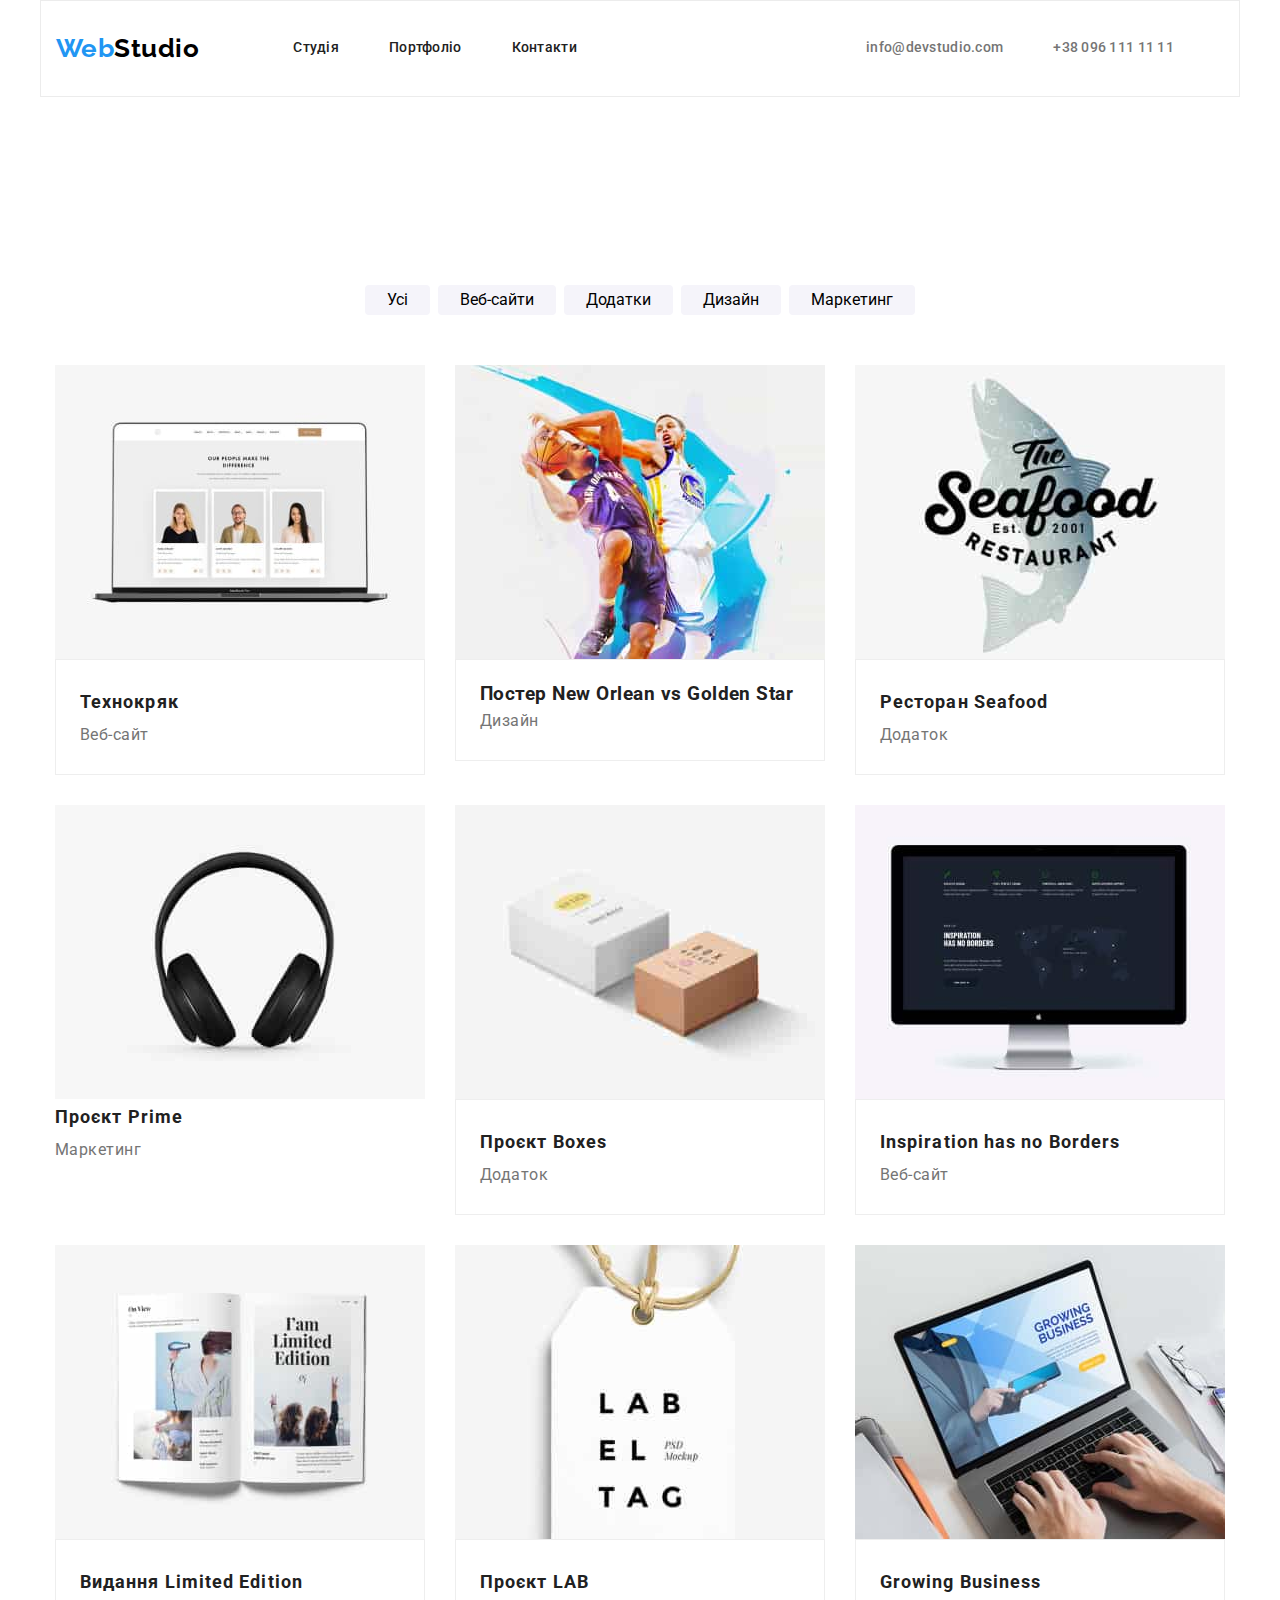
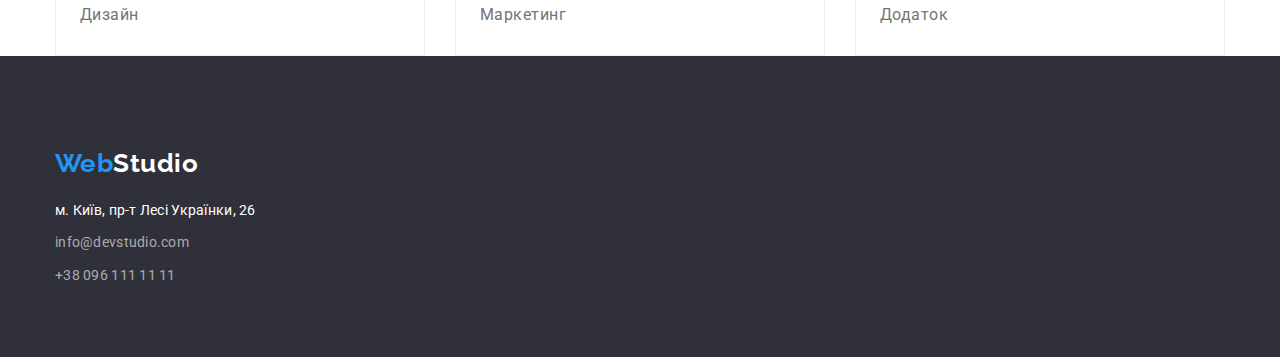
==== portfolio.html @ 09598608 "Merge branch 'main' of https://github.com/YuliiaSliepchenko/-goit-markup-hw-03" ====
<!DOCTYPE html>
<html lang="uk">
  <head>
    <meta charset="UTF-8" >
    <meta http-equiv="X-UA-Compatible" content="IE=edge" >
    <meta name="viewport" content="width=device-width, initial-scale=1.0" />
    <title>Document</title>
    <link rel="preconnect" href="https://fonts.googleapis.com" >
    <link rel="preconnect" href="https://fonts.gstatic.com" crossorigin />
    <link
      href="https://fonts.googleapis.com/css2?family=Raleway:wght@700&family=Roboto:wght@400;500;700;900&display=swap"
      rel="stylesheet"
    >
    <link rel="stylesheet" href="./css/modern-normalize.css" >
    <link rel="stylesheet" href="./css/styles.css" >
  </head>

  <body>
    <header>
      <div class="conteiner header-wraper">
        <nav class="header-nav">
          <a class="logo-link" href="index.html"
            >Web<span class="logo">Studio</span></a
          >
          <ul class="site-nave list">
            <li><a href="./index.html" class="link current">Студія</a></li>
            <li><a href="./portfolio.html" class="link">Портфоліо</a></li>
            <li><a href="./index.html" class="link">Контакти</a></li>
          </ul>
        </nav>
        <ul class="adress-head list">
          <li>
            <a href="mailto:info@devstudio.com" class="link"
              >info@devstudio.com</a
            >
          </li>
          <li>
            <a href="tel:+380961111111" class="link">+38 096 111 11 11</a>
          </li>
        </ul>
      </div>
    </header>
    <main>
      <section>
        <div class="conteiner section-category"></div>
        <!-- <h1>Портфоліо</h1> -->
        <ul class="button-secondary list">
          <li class="items"><button type="button" class="filter-btn
            ">Усі</button></li>
          <li class="items">
            <button type="button" class="filter-btn
            ">Веб-сайти</button>
          </li>
          <li class="items">
            <button type="button" class="filter-btn
            ">Додатки</button>
          </li>
          <li class="items">
            <button type="button" class="filter-btn
            ">Дизайн</button>
          </li>
          <li class="items">
            <button type="button" class="filter-btn
            ">Маркетинг</button>
          </li>
        </ul>
        <ul class="block-photo ">
          <li>
            <a
              ><img class="images"
                src="./images/tehno-ckriak.jpg"
                alt="Технокряк"
                width="370"
                height="294"
              >
              <div class="filling">
              <h3 class="title">Технокряк</h3>
              <p class="discription">Веб-сайт</p>
            </div>
            </a>
          </li>

          <li>
            <a>
              <img class="images"
                src="./images/poster.jpg"
                alt="Постер New Orlean vs Golden Star"
                width="370"
                height="294"
              >
              <div class="filling">
              <h3>Постер New Orlean vs Golden Star</h3>
              <p class="discription">Дизайн</p>
            </div>
            </a>
          </li>

          <li>
            <a>
              <img class="images"
                src="./images/restoran.jpg"
                alt="Ресторан Seafood"
                width="370"
                height="294"
              >
              <div class="filling">
              <h3 class="title">Ресторан Seafood</h3>
              <p class="discription">Додаток</p>
              </div>
            </a>
          </li>
          <li>
            <a>
              <img class="images"
                src="./images/prime.jpg"
                alt="Проєкт Prime"
                width="370"
                height="294"
              >
                <h3 class="title">Проєкт Prime</h3>
                <p class="discription">Маркетинг</p>
              </div>
            </a>
          </li>

          <li>
            <a>
              <img class="images"
                src="./images/boxes.jpg"
                alt="Проєкт Boxes"
                width="370"
                height="294"
              >
             
              <div class="filling">
                <h3 class="title">Проєкт Boxes</h3>
                <p class="discription">Додаток</p>
              </div>
            </a>
          </li>

          <li>
            <a>
              <img class="images"
                src="./images/no-borders.jpg"
                alt="Inspiration has no Borders"
                width="370"
                height="294"
              >
              <div class="filling">
                <h3 class="title">Inspiration has no Borders</h3>
                <p class="discription">Веб-сайт</p>
              </div>
            </a>
          </li>

          <li>
            <a>
              <img class="images"
                src="./images/limlted.jpg"
                alt="Видання Limited Edition"
                width="370"
                height="294"
              >
              <div class="filling">
              <h3 class="title">Видання Limited Edition</h3>
              <p class="discription">Дизайн</p>
            </div>
            </a>
          </li>

          <li>
            <a>
              <img class="images"
                src="./images/project-lab.jpg"
                alt="Проєкт LAB"
                width="370"
                height="294"
              >
              <div class="filling">
                <h3 class="title">Проєкт LAB</h3>
                <p class="discription">Маркетинг</p>
              </div>
            </a>
          </li>
          <li>
            <a>
              <img class="images"
                src="./images/groving.jpg"
                alt="Growing Business"
                width="370"
                height="294"
              >
              <div class="filling">
              <h3 class="title">Growing Business</h3>
              <p class="discription">Додаток</p>
            </div>
            </a>
          </li>
        </ul>
      </div>
      </section>
    </main>
    <footer class="footer">
      <div class="conteiner">
        <a class="logo-link" href="index.html"
          >Web<span class="logo-footer">Studio</span></a
        >
        <address>
          <ul>
            <li class="footer-adress list">
              <a
                href="https://goo.gl/maps/wSFg71M6Uk85JUGh7"
                target="_blank"
                rel="noopener noreferrer"
                class="link"
                >м. Київ, пр-т Лесі Українки, 26</a
              >
            </li>
            <li class="footer-nave list">
              <a
                href="info@devstudio.com"
                target="_blank"
                rel="noopener noreferrer"
                class="link"
                >info@devstudio.com</a
              >
            </li>
            <li class="footer-nave list">
              <a
                href="+380961111111"
                target="_blank"
                rel="noopener noreferrer"
                class="link"
                >+38 096 111 11 11</a
              >
            </li>
          </ul>
        </address>
      </div>
    </footer>
  </body>
</html>
---- css/styles.css ----
:root {
  --primary-text-color: #212121;
  --secondary-text-color: #757575;
  --accent-color: #2196f3;
  --primary-white-color: #ffffff;
  --bgr-white-color: #f5f5f5;
  --secondary-white-color: rgba(255, 255, 255, 0.6);
  --bgr-grey-color: #f5f4fa;
  --bgr-darck-color: #2f303a;
}
.section {
  background-color: var(--primary-white-color);
  width: 100%;
  margin: 0 auto;
}

.conteiner {
  max-width: 1200px;
  width: 100%;
  margin: 0 auto;
  padding: 0 15px;
}

h1,
h2,
h3,
h3,
h4,
h5,
h6,
p,
ul {
  margin: 0;
  padding: 0;
  list-style: none;
  
}

body {
  background-color: var(--primary-white-color);
  color: var(--primary-text-color);

  font-family: Roboto, sans-serif;
  letter-spacing: 0.03em;
}
/* header */



.logo {
  color: #000000;
  font-family: Raleway;

  font-weight: 700;
  font-size: 26px;
  line-height: 1.19;

  text-decoration: none;
}

/* site-nave */

.header-nav {
  display: flex;
  justify-content: flex-start;
}
.site-nave {
  display: flex;
  align-items: center;
}
.site-nave.list {
  margin-left: 94px;
}
.site-nave li {
  margin-right: 50px;
}
.site-nave .item:last-child {
  margin-right: 0;
}
.header-nav {
  display: flex;
  align-items: center;
}
.header-wraper {
  justify-content: space-between;
  display: flex;
  border: 1px solid #ececec;
  border:  1px solid #ECECEC;
}
.site-nave {
  display: flex;
  align-items: center;
}

.site-nave li {
  margin-right: 50px;
}
.site-nave .item:last-child {
  margin-right: 0;
}
.adress-head {
  display: flex;
  align-items: center;
}
.adress-head li {
  margin-right: 50px;
}
.adress-head .item:last-child {
  margin-right: 0;
}
.link{
font-weight: 500;
font-size: 14px;
line-height: 1.14;
letter-spacing: 0.02em;
text-decoration: none;

color: var(--primary-text-color);
}

.logo-link {
  margin-left: 94px;

  margin: 32px 0px;
  color: var(--accent-color);
  font-family: Raleway;

  font-weight: 700;
  font-size: 26px;
  line-height: 1.19;
  text-decoration: none;
}

.site-nave .link {
  display: block;
}
.site-nave .list {
  margin-left: 94px;

  color: var(--primary-text-color);

  font-weight: 500;
  font-size: 14px;
  line-height: 1.14;
  letter-spacing: 0.02em;
  text-decoration: none;
}
.site-nave .link:hover,
.site-nave .link:focus {
  color: var(--accent-color);
}

.seting-nave {
  display: flex;
  align-items: center;
  gap: 50px;
  margin-right: 90px;

}

.adress-head .link {
  display: block;
  padding-top: 32px;
  padding-bottom: 32px;
  color: var(--secondary-text-color);

  font-weight: 500;
  font-size: 14px;
  line-height: 1.14;
  letter-spacing: 0.02em;
  text-decoration: none;
}
.adress-head .link:hover,
.adress-head .link:focus {
  color: var(--accent-color);
}

/* HERO */
.hero {
  
  background-color: var(--bgr-darck-color);
}
.hero .conteiner{
  display: flex;
    justify-content: center;
    align-items: center;
    padding: 200px 0;
    gap: 30px;
    flex-direction: column;
}
.hero-title {
  width: 696px;
  display: inline-block;
  text-align: center;

  font-weight: 900;
  font-size: 44px;
  line-height: 1.36;
  letter-spacing: 0.06em;
  text-transform: uppercase;
  color: var(--primary-white-color);
}

/* button */
.button {
  color: var(--primary-text-color);
}

.button-main {
  height: 50px;
  width: 216px;
  font-style: normal;
  box-shadow: 0px 4px 4px rgb(0 0 0 / 15%);
  cursor: pointer;

  min-width: 216px;
  border-radius: 4px;
  border: none;

  color: var(--primary-white-color);
  background-color: var(--accent-color);

  font-weight: 700;
  font-size: 16px;
  line-height: 1.88;
  text-align: center;
  letter-spacing: 0.06em;
}
.button-prymary {
  min-width: 73px;
  display: inline-block;
  border-radius: 4px;
  padding: 6px 22px;
  text-align: center;
  border: 1px solid transparent;

  color: var(--primary-white-color);
  background-color: var(--accent-color);

  font-weight: 500;
  font-size: 16px;
  line-height: 1.62;
}

.button-secondary{
display: flex;
justify-content: center;
gap: 8px;
margin-bottom: 50px;
}
.filter-btn{
  padding: 6px 22px;
  border-radius: 4px;
  background-color: var(--bgr-grey-color);
  cursor: pointer;
  border: 0ch;
}
.filter-btn:hover,
.filter-btn:focus {
  color: var(--primary-white-color);
  background-color: var(--accent-color);
}
button {
  font-family: inherit;
}
.button-secondary .link.button-secondary{
  display: flex;
  justify-content: center;
  gap: 8px;
  margin-bottom: 50px;
  color: var(--primary-text-color);

  font-weight: 700;
  font-size: 36px;
  line-height: 1.17;
  text-align: center;
}

.action-photo .list {
  display: flex;
  gap: 30px;
  width: 100%;
}

.action-photo .title {
  margin-bottom: 50px;

  margin-top: 118px;
  color: var(--primary-text-color);

  font-weight: 700;
  font-size: 36px;
  line-height: 1.16;
  text-align: center;
}

.our-team {
  background-color: var(--bgr-grey-color);
  padding: 94px;
}

.our-team .items {
  border-color: transparent;
  box-shadow: 0px 1px 3px rgba(0, 0, 0, 0.12), 0px 1px 1px rgba(0, 0, 0, 0.14),
    0px 2px 1px rgba(0, 0, 0, 0.2);
  border-radius: 0px 0px 4px 4px;
}

.our-team .list {
  display: flex;
  gap: 30px;
  width: 100%;
  text-align: center;
}
.section-category {
  display: flex;
  width: 100%;
  justify-content: center;
  padding: 94px 0;
}

.our-team .title {
  color: var(--primary-text-color);

  font-weight: 500;
  font-size: 16px;
  line-height: 1.19;
}
.our-team .discription {
  margin-bottom: 30px;
  color: var(--secondary-text-color);

  font-weight: 400;
  font-size: 16px;
  line-height: 1.19;
}
.our-team p {
  margin-top: 10px;
  margin-bottom: 0px;
}
.our-team h3 {
  margin-top: 30px;
  margin-bottom: 0px;
}
.our-team.section {
  padding-top: 94px;
  padding-bottom: 94px;
}
.action-photo.section {
  padding-top: 0px;
  padding-bottom: 94px;
}
.help.section {
  padding-top: 94px;
  padding-bottom: 0px;
}

.block-photo .title {
  color: var(--primary-text-color);
}

.block-photo{
  display: flex;
  justify-content: center;
  flex-wrap: wrap;
  gap: 30px;
}
.title {
  font-style: normal;
  font-weight: 700;
  font-size: 18px;
  line-height: 2;
  letter-spacing: 0.06em;
  }
  .filter-btn{
    padding: 6px 22px;
    border-radius: 4px;
    background-color: var(--bgr-grey-color);
    cursor: pointer;
    border: 0ch;
  }
  .filter-btn:hover,
  .filter-btn:focus {
    color: var(--primary-white-color);
    background-color: var(--accent-color);
  }
  button {
    font-family: inherit;
  }
  .button-secondary .list .current {
    display: flex;
    justify-content: center;
  }
  
  /* main-page */
  
  .conteiner .feature-list {
    display: flex;
    gap: 30px;
    width: 100%;
    margin-top: 66.41px;
  }
  
  .feature-list .title {
    color: var(--primary-text-color);
  
    font-weight: 700;
    font-size: 14px;
    line-height: 1.14;
  }
  .feature-list .discription {
    color: var(--secondary-text-color);
  
    font-weight: 400;
    font-size: 14px;
    line-height: 1.71;
  }
  .feature-list p {
    margin-top: 10px;
    margin-bottom: 0px;
  }
  
  .main-title {
    margin-bottom: 50px;
    color: var(--primary-text-color);
  
    font-weight: 700;
    font-size: 36px;
    line-height: 1.17;
    text-align: center;
  }
  
  .action-photo .list {
    display: flex;
    gap: 30px;
    width: 100%;
  }
  
  .action-photo .title {
    margin-bottom: 50px;
  
    margin-top: 118px;
    color: var(--primary-text-color);
  
    font-weight: 700;
    font-size: 36px;
    line-height: 1.16;
    text-align: center;
  }
  
  .our-team {
    background-color: var(--bgr-grey-color);
    padding: 94px;
  }
  
  .our-team .items {
    border-color: transparent;
    box-shadow: 0px 1px 3px rgba(0, 0, 0, 0.12), 0px 1px 1px rgba(0, 0, 0, 0.14),
      0px 2px 1px rgba(0, 0, 0, 0.2);
    border-radius: 0px 0px 4px 4px;
  }
  
  .our-team .list {
    display: flex;
    gap: 30px;
    width: 100%;
    text-align: center;
  }
  .section-category {
    width: 100%;
    justify-content: center;
    padding: 94px 0;
  }
  
  .our-team .title {
    color: var(--primary-text-color);
  
    font-weight: 500;
    font-size: 16px;
    line-height: 1.19;
  }
  .our-team .discription {
    margin-bottom: 30px;
    color: var(--secondary-text-color);
  
    font-weight: 400;
    font-size: 16px;
    line-height: 1.19;
  }
  .our-team p {
    margin-top: 10px;
    margin-bottom: 0px;
  }
  .our-team h3 {
    margin-top: 30px;
    margin-bottom: 0px;
  }
  .our-team.section {
    padding-top: 94px;
    padding-bottom: 94px;
  }
  .action-photo.section {
    padding-top: 0px;
    padding-bottom: 94px;
  }
  .help.section {
    padding-top: 94px;
    padding-bottom: 0px;
  }
  
  .block-photo .title {
    color: var(--primary-text-color);
  }
  
  .block-photo{
    display: flex;
    justify-content: center;
    flex-wrap: wrap;
    gap: 30px;
  }
  .title {
    font-style: normal;
    font-weight: 700;
    font-size: 18px;
    line-height: 2;
    letter-spacing: 0.06em;
    
    color: var(--primary-text-color);
    
  }
  .block-photo .discription {
  
    color: var(--secondary-text-color);
  
    font-weight: 400;
    font-size: 16px;
    line-height: 1.88;
  }
  .section-category .items{
    display: flex;
    justify-content: center;
  
  }
  .section-category h1{
    align-items: center;
  }
  
  .images{
    display: block;
  }
  
  .filling{
   padding: 24px;
   border: 1px solid #EEEEEE;
  }
  
  
  /* footer */
  
  .footer {
    background-color: var(--bgr-darck-color);
  }
  .footer .conteiner {
    display: block;
    padding-bottom: 60px;
    padding-top: 60px;
  }
  .logo-footer {
    margin-bottom: 20px;
    color: var(--primary-white-color);
  
    font-family: "Raleway";
    font-weight: 700;
    font-size: 26px;
    line-height: 1.19;
    text-decoration: none;
  }
  .footer .logo-link {
    display: inline-block;
    margin-bottom: 20px;
  }
  
  .footer-adress .conteiner {
    display: inline-block;
    margin-bottom: 9px;
  }
  .footer-adress .link {
    display: inline-block;
    margin-bottom: 9px;
  
    color: var(--primary-white-color);
  
    font-weight: 400;
    font-size: 14px;
    line-height: 1.71;
    text-decoration: none;
    font-style: normal;
  }
  .footer-adress .link:hover,
  .footer-adress .link:focus {
    color: var(--accent-color);
  }
  
  .footer-nave .link {
    display: inline-block;
    margin-bottom: 9px;
  
    color: var(--secondary-white-color);font-weight: 400;
    font-size: 14px;
    line-height: 1.71;
    text-decoration: none;
    font-style: normal;
  }
  .footer-nave .link:hover,
  .footer-nave .link:focus {
    color: var(--accent-color);
  }
  
  /* main background white:    #F5F5F5 */
  /* second text white         #FFFFFF */
  /* background button grey    #F5F4FA */
  /* background/text   blue    #2196F3 */
  /* logo black                #000000 */
  /* main text black           #212121 */
  /* second text grey          #757575*/
  /* footer-grayrgba(255, 255, 255, 0.6) */
  /* Font Raleway Weight 700 */
  /* Font Roboto Weight 400, 500, 700, 900 */
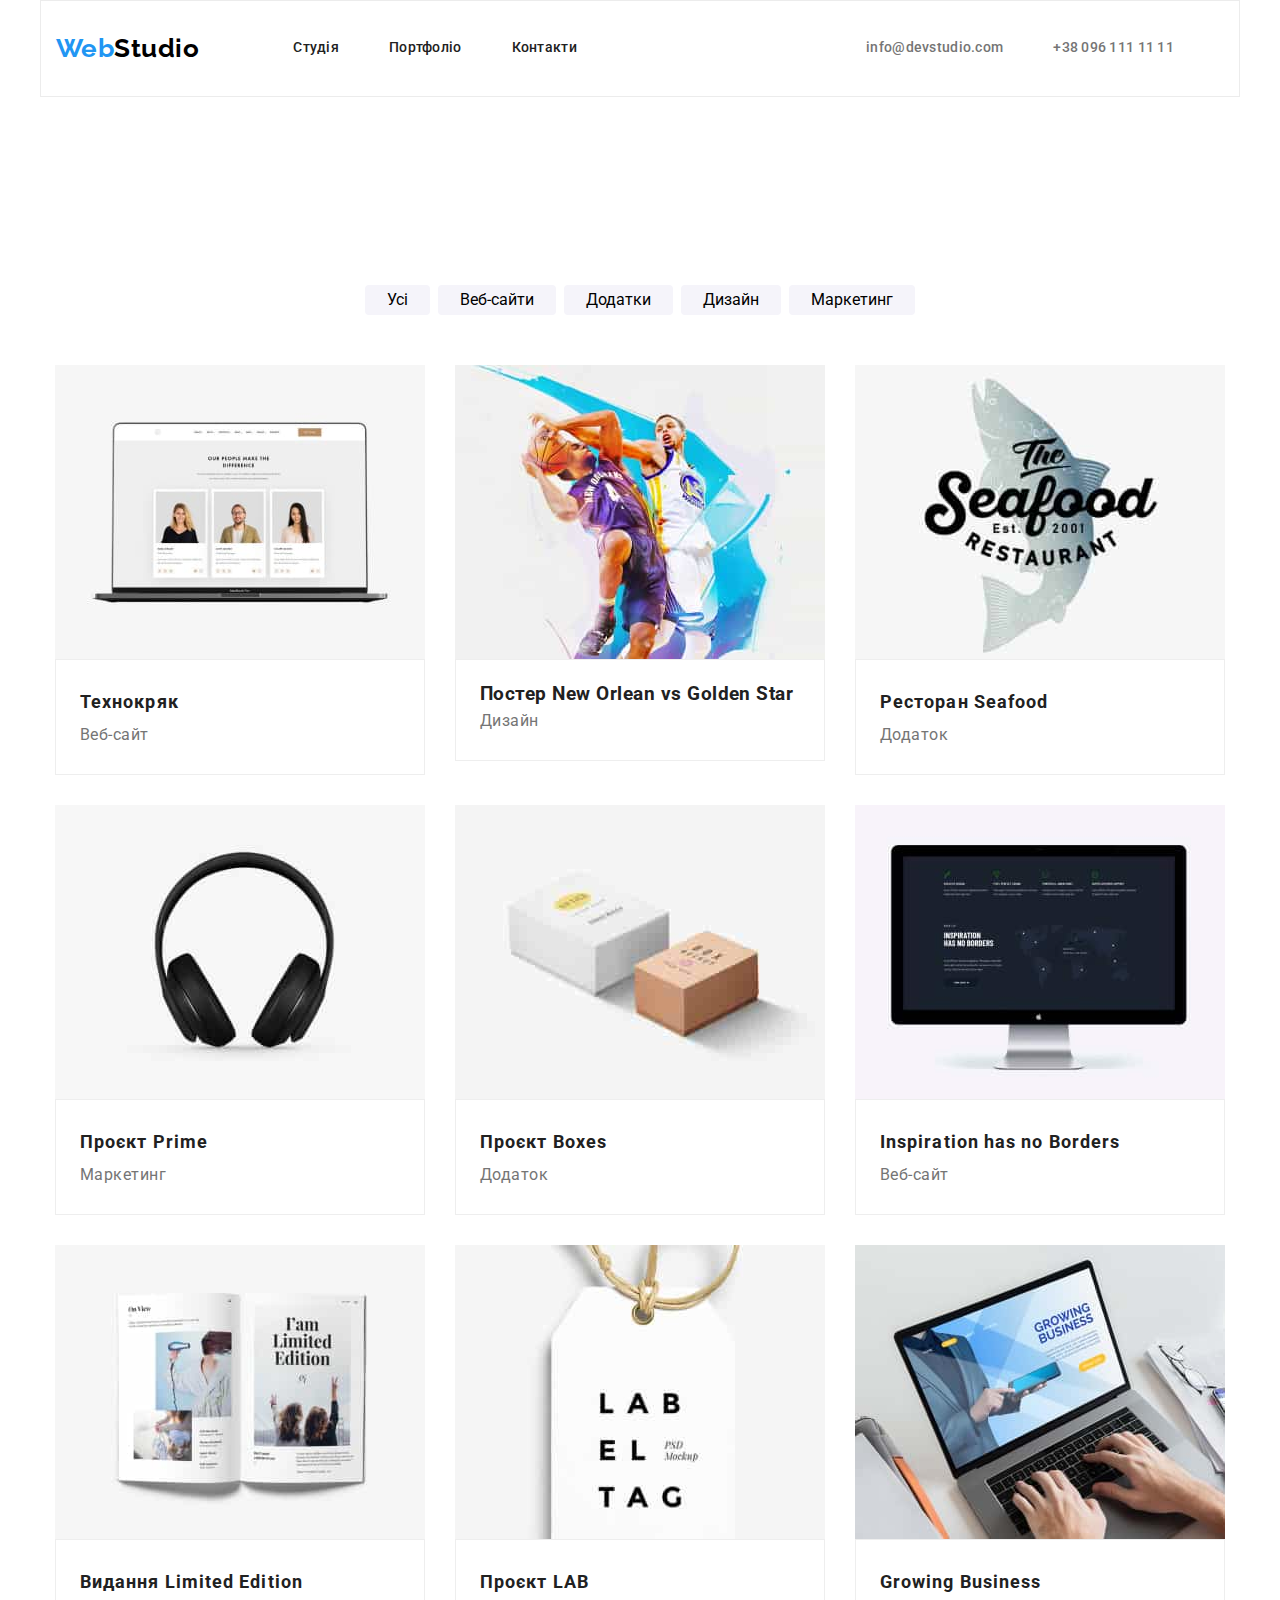
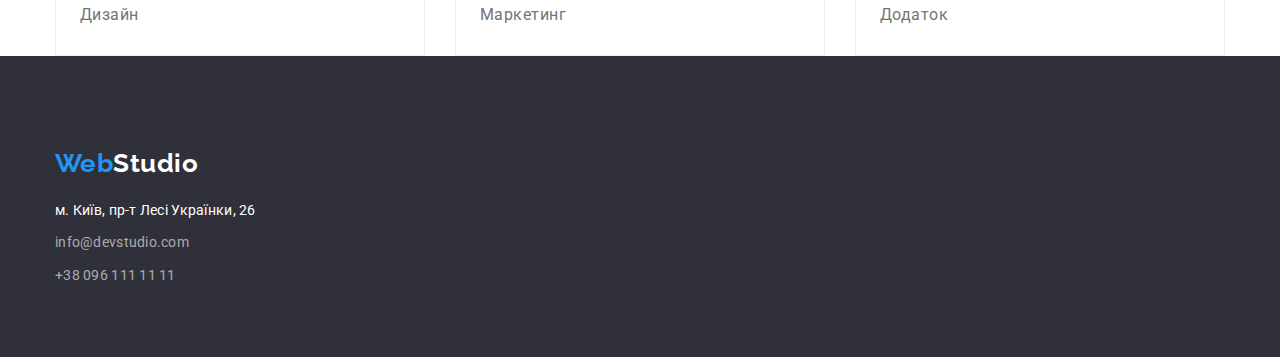
==== commit ff9e9562: "06.11last11" ====
--- a/portfolio.html
+++ b/portfolio.html
@@ -3,10 +3,10 @@
   <head>
     <meta charset="UTF-8" >
     <meta http-equiv="X-UA-Compatible" content="IE=edge" >
-    <meta name="viewport" content="width=device-width, initial-scale=1.0" />
+    <meta name="viewport" content="width=device-width, initial-scale=1.0" >
     <title>Document</title>
     <link rel="preconnect" href="https://fonts.googleapis.com" >
-    <link rel="preconnect" href="https://fonts.gstatic.com" crossorigin />
+    <link rel="preconnect" href="https://fonts.gstatic.com" crossorigin >
     <link
       href="https://fonts.googleapis.com/css2?family=Raleway:wght@700&family=Roboto:wght@400;500;700;900&display=swap"
       rel="stylesheet"
@@ -117,6 +117,7 @@
                 width="370"
                 height="294"
               >
+                <div class="filling">
                 <h3 class="title">Проєкт Prime</h3>
                 <p class="discription">Маркетинг</p>
               </div>
@@ -198,7 +199,6 @@
             </a>
           </li>
         </ul>
-      </div>
       </section>
     </main>
     <footer class="footer">
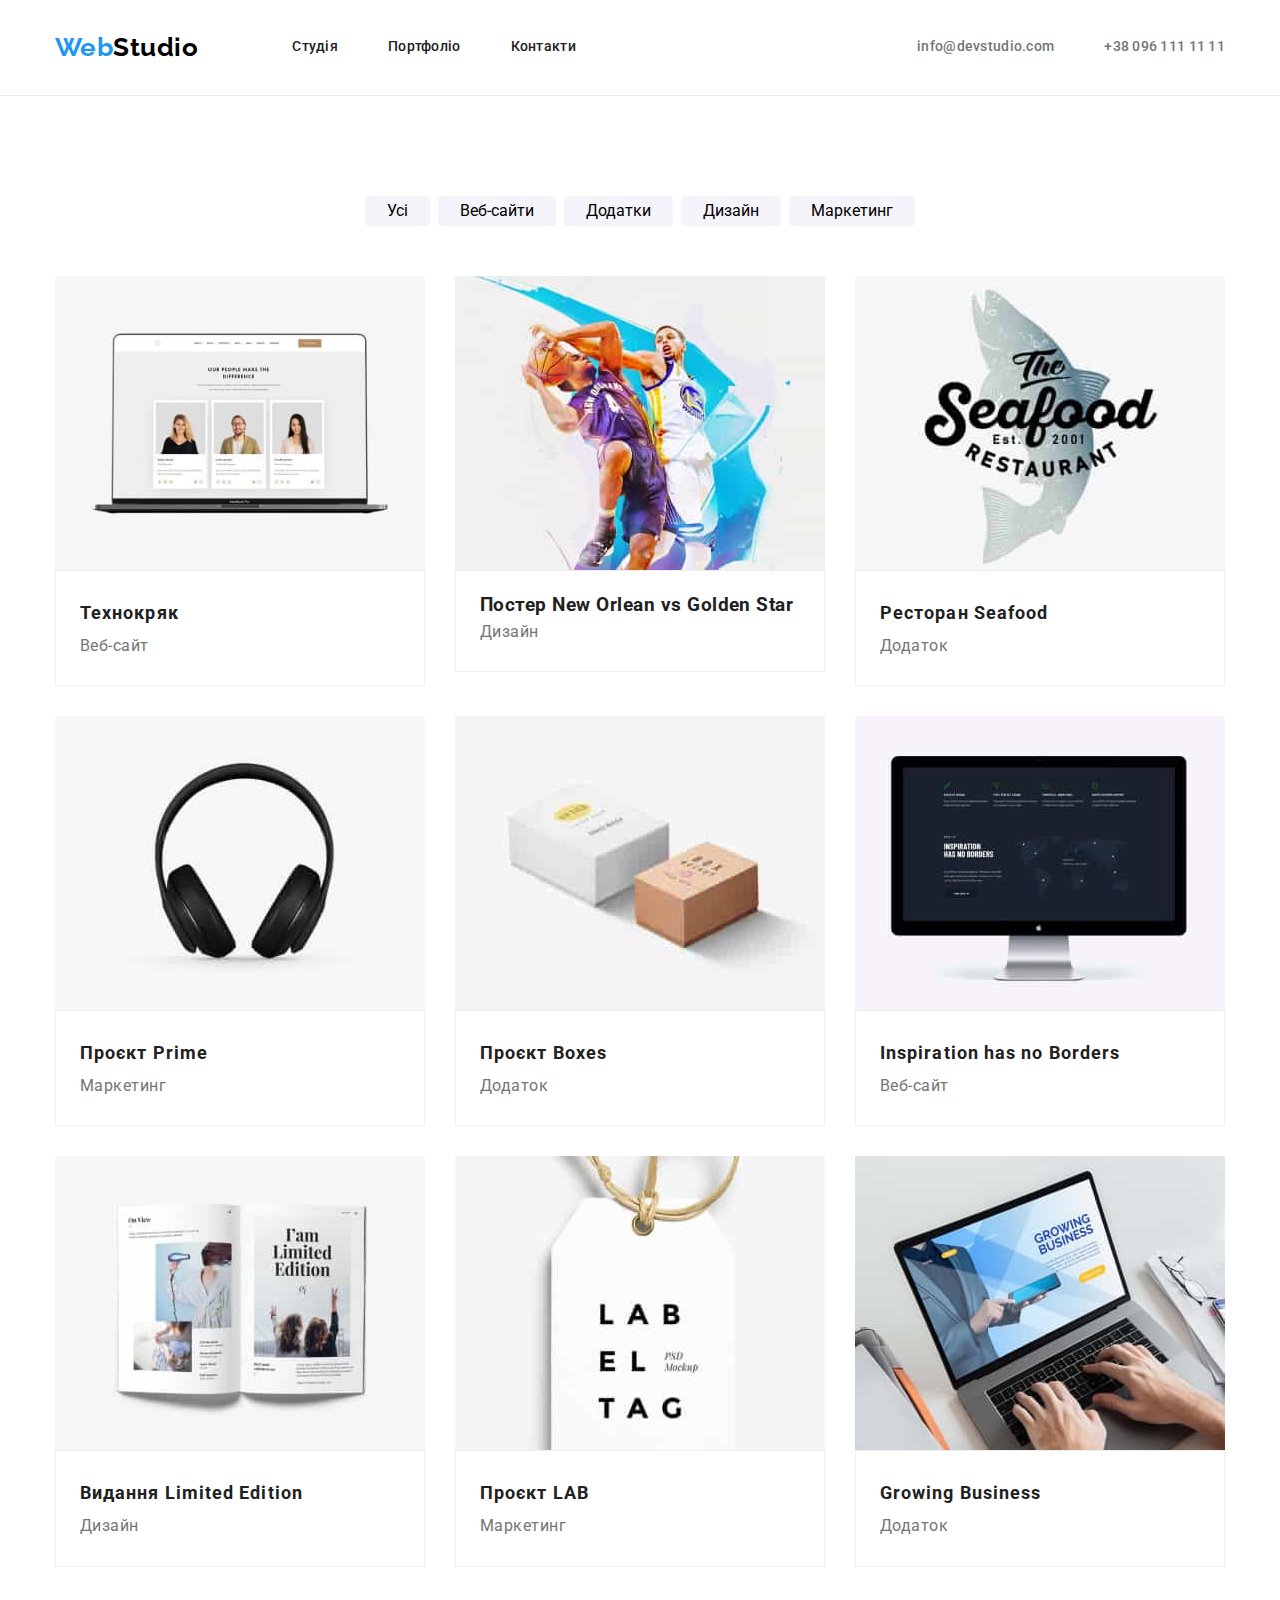
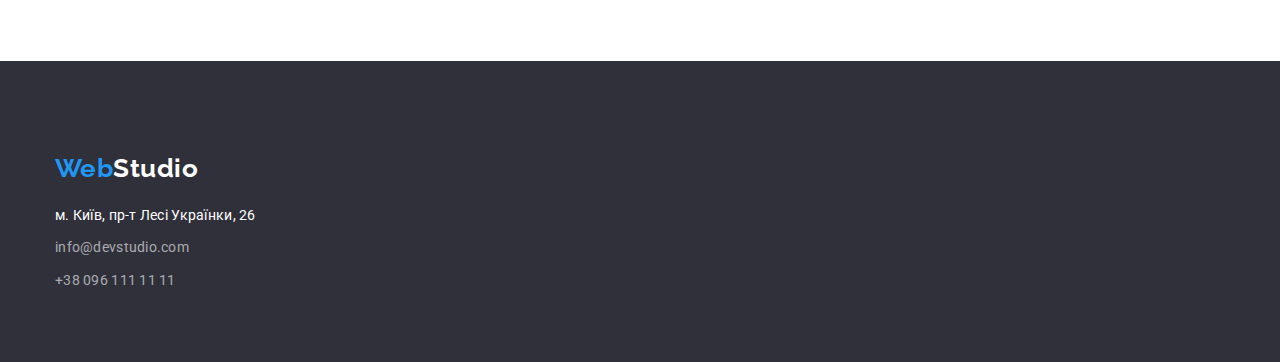
==== commit 19c9db11: "finishsix" ====
--- a/portfolio.html
+++ b/portfolio.html
@@ -42,7 +42,6 @@
     </header>
     <main>
       <section>
-        <div class="conteiner section-category"></div>
         <!-- <h1>Портфоліо</h1> -->
         <ul class="button-secondary list">
           <li class="items"><button type="button" class="filter-btn
@@ -64,6 +63,7 @@
             ">Маркетинг</button>
           </li>
         </ul>
+        <div class="conteiner">
         <ul class="block-photo ">
           <li>
             <a
@@ -199,6 +199,7 @@
             </a>
           </li>
         </ul>
+      </div>
       </section>
     </main>
     <footer class="footer">
--- a/css/styles.css
+++ b/css/styles.css
@@ -84,8 +84,11 @@
 .header-wraper {
   justify-content: space-between;
   display: flex;
-  border: 1px solid #ececec;
-  border:  1px solid #ECECEC;
+
+}
+header{
+  border-bottom:  1px solid #ECECEC;
+  
 }
 .site-nave {
   display: flex;
@@ -101,10 +104,10 @@
 .adress-head {
   display: flex;
   align-items: center;
-}
-.adress-head li {
-  margin-right: 50px;
-}
+  gap: 50px;
+}
+
+
 .adress-head .item:last-child {
   margin-right: 0;
 }
@@ -247,6 +250,8 @@
 justify-content: center;
 gap: 8px;
 margin-bottom: 50px;
+margin-top: 100px;
+line-height: 26px;
 }
 .filter-btn{
   padding: 6px 22px;
@@ -354,6 +359,9 @@
   padding-top: 94px;
   padding-bottom: 0px;
 }
+.conteiner .block-photo{
+  margin-bottom: 94px;
+}
 
 .block-photo .title {
   color: var(--primary-text-color);
@@ -399,6 +407,9 @@
     gap: 30px;
     width: 100%;
     margin-top: 66.41px;
+  }
+  .feature-list li{
+    width: 270px;
   }
   
   .feature-list .title {
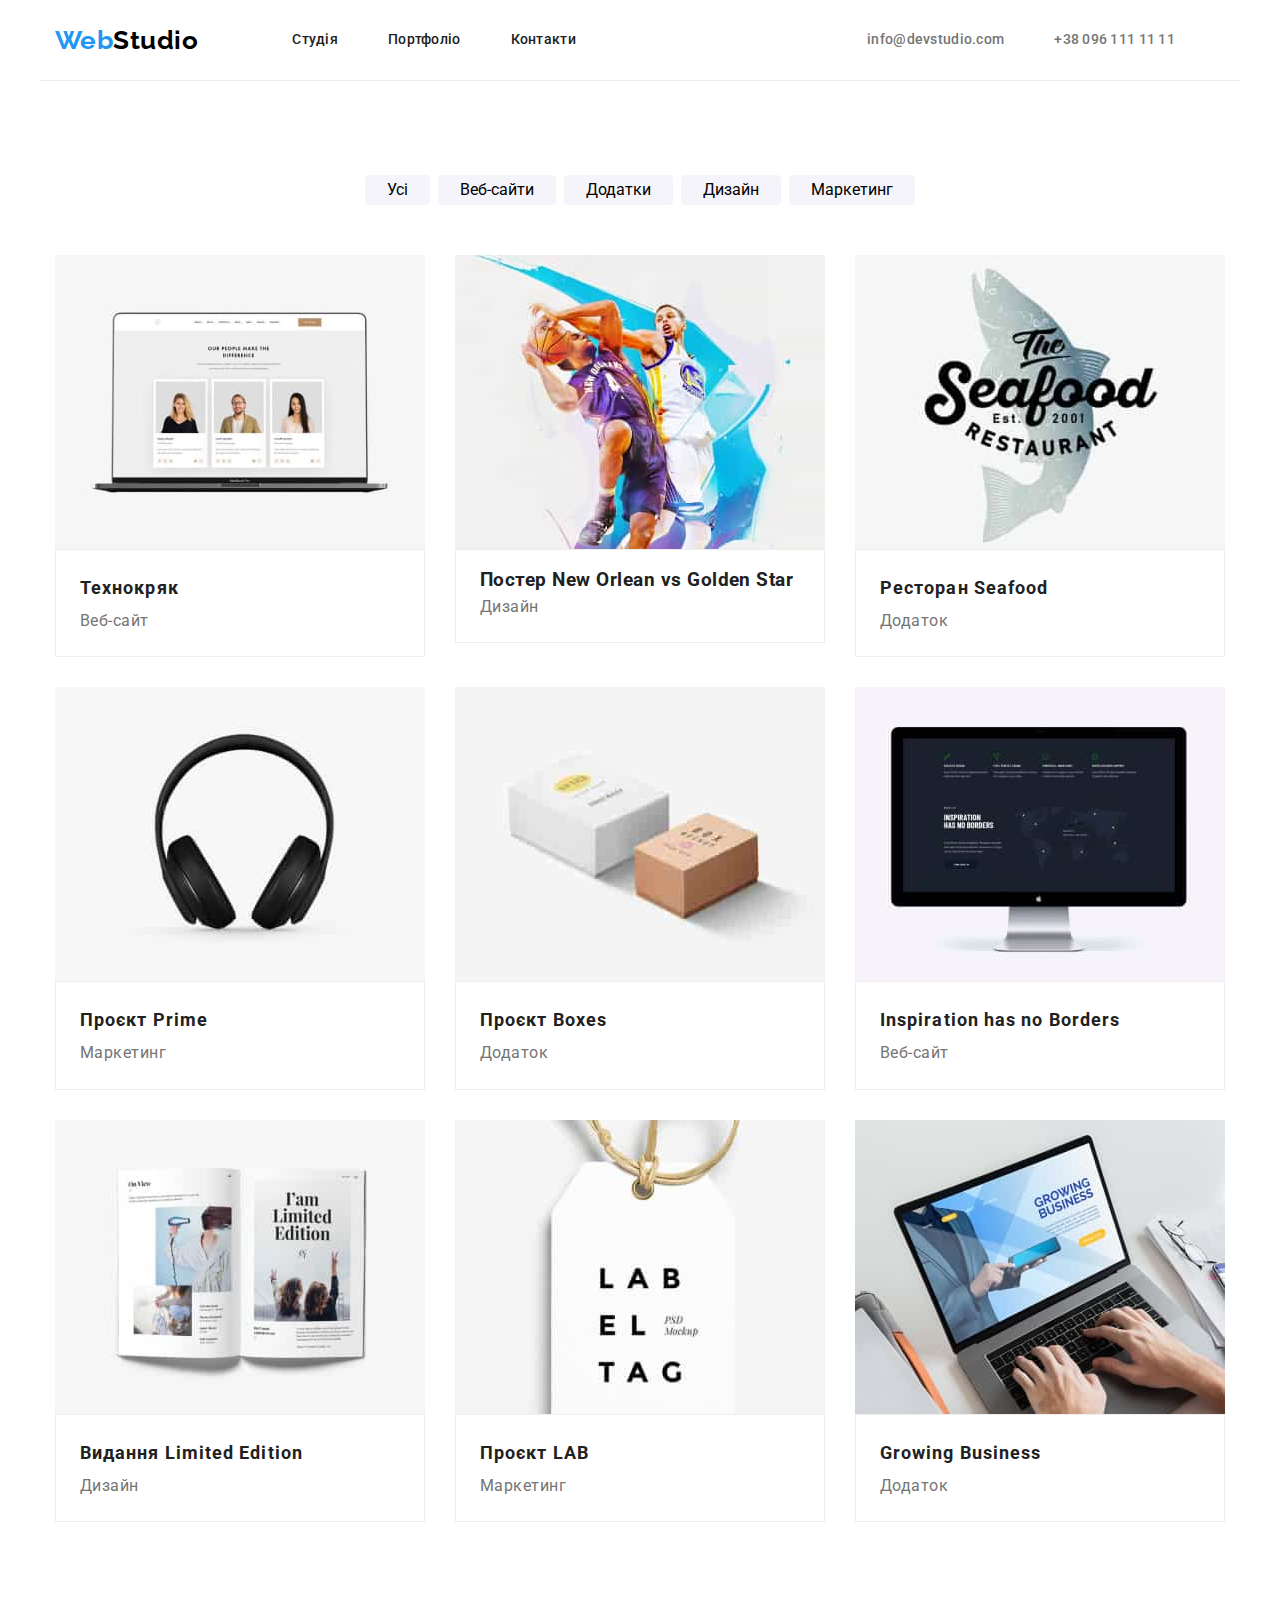
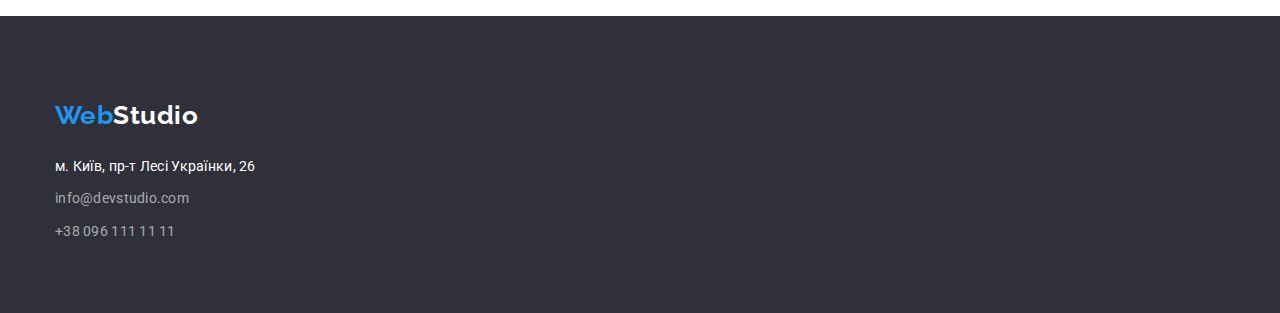
==== commit 32f550ae: "fixerror" ====
--- a/portfolio.html
+++ b/portfolio.html
@@ -41,7 +41,8 @@
       </div>
     </header>
     <main>
-      <section>
+      <section class="section">
+        <div class="conteiner section-category">
         <!-- <h1>Портфоліо</h1> -->
         <ul class="button-secondary list">
           <li class="items"><button type="button" class="filter-btn
@@ -63,7 +64,6 @@
             ">Маркетинг</button>
           </li>
         </ul>
-        <div class="conteiner">
         <ul class="block-photo ">
           <li>
             <a
@@ -199,7 +199,6 @@
             </a>
           </li>
         </ul>
-      </div>
       </section>
     </main>
     <footer class="footer">
--- a/css/styles.css
+++ b/css/styles.css
@@ -12,6 +12,7 @@
   background-color: var(--primary-white-color);
   width: 100%;
   margin: 0 auto;
+  padding: 94px 0;
 }
 
 .conteiner {
@@ -84,11 +85,7 @@
 .header-wraper {
   justify-content: space-between;
   display: flex;
-
-}
-header{
   border-bottom:  1px solid #ECECEC;
-  
 }
 .site-nave {
   display: flex;
@@ -104,10 +101,10 @@
 .adress-head {
   display: flex;
   align-items: center;
-  gap: 50px;
-}
-
-
+}
+.adress-head li {
+  margin-right: 50px;
+}
 .adress-head .item:last-child {
   margin-right: 0;
 }
@@ -122,9 +119,8 @@
 }
 
 .logo-link {
-  margin-left: 94px;
-
-  margin: 32px 0px;
+
+  padding:24px 0px;
   color: var(--accent-color);
   font-family: Raleway;
 
@@ -182,12 +178,12 @@
 .hero {
   
   background-color: var(--bgr-darck-color);
+  padding: 200px 0;
 }
 .hero .conteiner{
   display: flex;
     justify-content: center;
     align-items: center;
-    padding: 200px 0;
     gap: 30px;
     flex-direction: column;
 }
@@ -250,8 +246,6 @@
 justify-content: center;
 gap: 8px;
 margin-bottom: 50px;
-margin-top: 100px;
-line-height: 26px;
 }
 .filter-btn{
   padding: 6px 22px;
@@ -259,29 +253,38 @@
   background-color: var(--bgr-grey-color);
   cursor: pointer;
   border: 0ch;
+  
+/* font-family: 'Roboto';
+font-style: normal;
+font-weight: 500;
+font-size: 16px;
+line-height: 1.625;
+text-align: center;
+letter-spacing: 0.03em; */
+
+}
+button {
+  font-family: inherit;
 }
 .filter-btn:hover,
 .filter-btn:focus {
   color: var(--primary-white-color);
   background-color: var(--accent-color);
 }
-button {
-  font-family: inherit;
-}
+
 .button-secondary .link.button-secondary{
   display: flex;
   justify-content: center;
   gap: 8px;
   margin-bottom: 50px;
   color: var(--primary-text-color);
-
   font-weight: 700;
   font-size: 36px;
   line-height: 1.17;
   text-align: center;
 }
 
-.action-photo .list {
+.action-photo.list {
   display: flex;
   gap: 30px;
   width: 100%;
@@ -301,7 +304,10 @@
 
 .our-team {
   background-color: var(--bgr-grey-color);
-  padding: 94px;
+  display: flex;
+    gap: 30px;
+    width: 100%;
+
 }
 
 .our-team .items {
@@ -317,12 +323,23 @@
   width: 100%;
   text-align: center;
 }
+.our-team-text{
+  padding: 30px 10px 30px 10px;
+}
 .section-category {
   display: flex;
   width: 100%;
   justify-content: center;
-  padding: 94px 0;
-}
+  
+}
+.conteiner.section-category{
+  display: block;
+}
+.conteiner.action{
+  display: block;
+}
+
+
 
 .our-team .title {
   color: var(--primary-text-color);
@@ -346,21 +363,6 @@
 .our-team h3 {
   margin-top: 30px;
   margin-bottom: 0px;
-}
-.our-team.section {
-  padding-top: 94px;
-  padding-bottom: 94px;
-}
-.action-photo.section {
-  padding-top: 0px;
-  padding-bottom: 94px;
-}
-.help.section {
-  padding-top: 94px;
-  padding-bottom: 0px;
-}
-.conteiner .block-photo{
-  margin-bottom: 94px;
 }
 
 .block-photo .title {
@@ -406,10 +408,6 @@
     display: flex;
     gap: 30px;
     width: 100%;
-    margin-top: 66.41px;
-  }
-  .feature-list li{
-    width: 270px;
   }
   
   .feature-list .title {
@@ -448,9 +446,6 @@
   }
   
   .action-photo .title {
-    margin-bottom: 50px;
-  
-    margin-top: 118px;
     color: var(--primary-text-color);
   
     font-weight: 700;
@@ -461,7 +456,6 @@
   
   .our-team {
     background-color: var(--bgr-grey-color);
-    padding: 94px;
   }
   
   .our-team .items {
@@ -480,7 +474,6 @@
   .section-category {
     width: 100%;
     justify-content: center;
-    padding: 94px 0;
   }
   
   .our-team .title {
@@ -505,18 +498,6 @@
   .our-team h3 {
     margin-top: 30px;
     margin-bottom: 0px;
-  }
-  .our-team.section {
-    padding-top: 94px;
-    padding-bottom: 94px;
-  }
-  .action-photo.section {
-    padding-top: 0px;
-    padding-bottom: 94px;
-  }
-  .help.section {
-    padding-top: 94px;
-    padding-bottom: 0px;
   }
   
   .block-photo .title {
@@ -561,7 +542,7 @@
   }
   
   .filling{
-   padding: 24px;
+   padding: 20px 24px;
    border: 1px solid #EEEEEE;
   }
   
@@ -570,11 +551,10 @@
   
   .footer {
     background-color: var(--bgr-darck-color);
+    padding: 60px 0;
   }
   .footer .conteiner {
     display: block;
-    padding-bottom: 60px;
-    padding-top: 60px;
   }
   .logo-footer {
     margin-bottom: 20px;
@@ -588,7 +568,6 @@
   }
   .footer .logo-link {
     display: inline-block;
-    margin-bottom: 20px;
   }
   
   .footer-adress .conteiner {
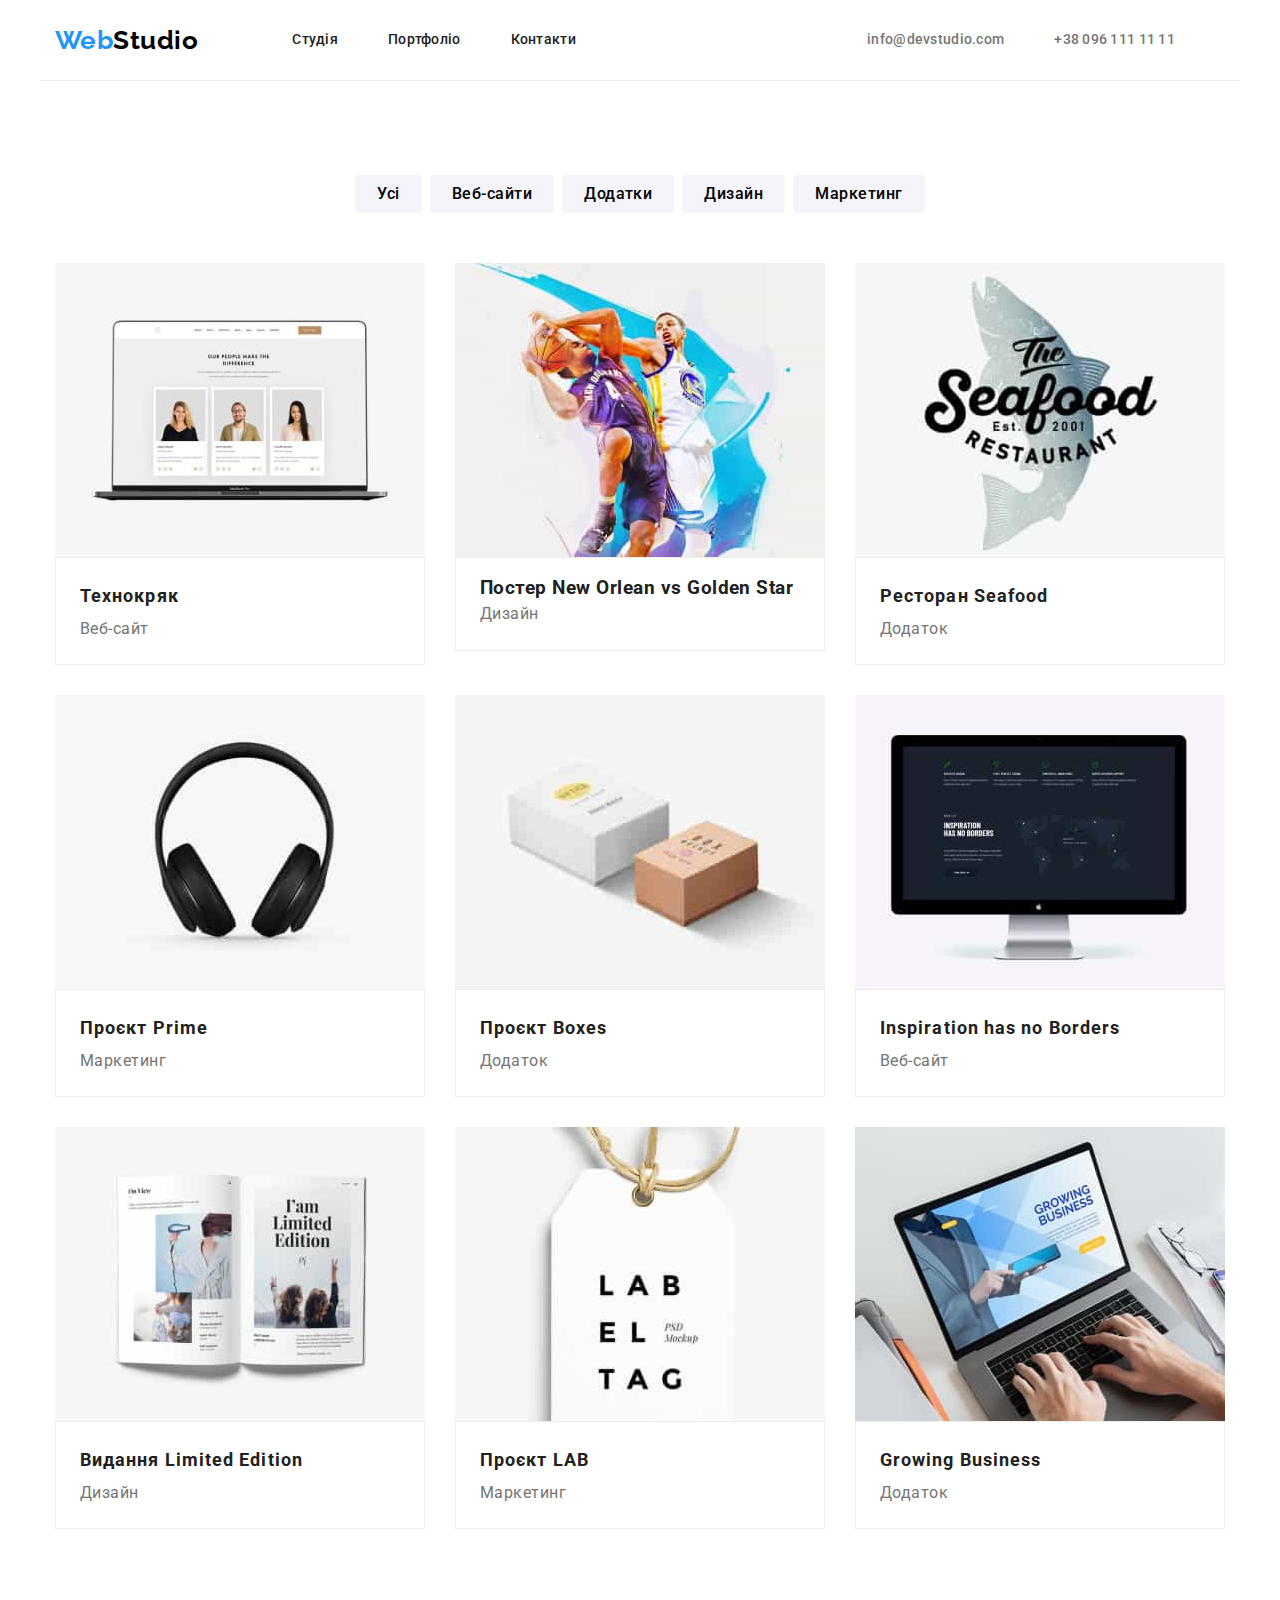
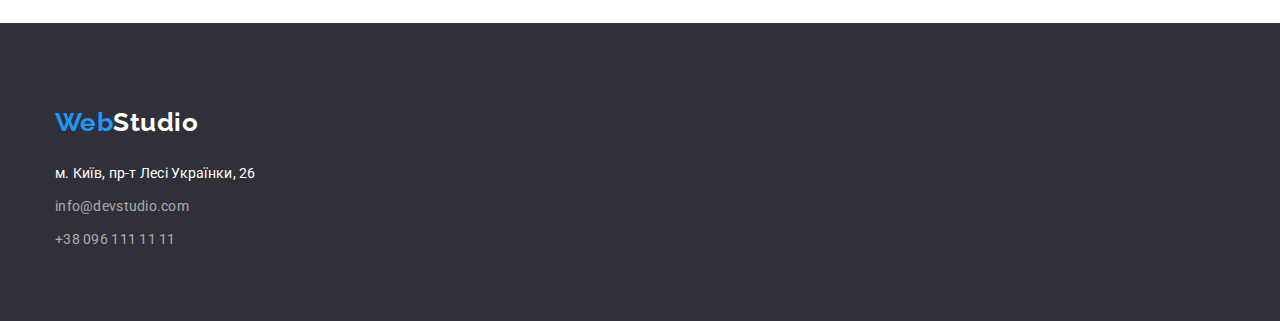
==== commit 9ba63685: "2.00" ====
--- a/portfolio.html
+++ b/portfolio.html
@@ -64,6 +64,7 @@
             ">Маркетинг</button>
           </li>
         </ul>
+        </div>
         <ul class="block-photo ">
           <li>
             <a
--- a/css/styles.css
+++ b/css/styles.css
@@ -241,11 +241,13 @@
   line-height: 1.62;
 }
 
-.button-secondary{
+.button-secondary {
 display: flex;
 justify-content: center;
 gap: 8px;
 margin-bottom: 50px;
+color: var(--primary-text-color);
+
 }
 .filter-btn{
   padding: 6px 22px;
@@ -253,16 +255,16 @@
   background-color: var(--bgr-grey-color);
   cursor: pointer;
   border: 0ch;
-  
-/* font-family: 'Roboto';
-font-style: normal;
+  font-style: normal;
 font-weight: 500;
 font-size: 16px;
 line-height: 1.625;
 text-align: center;
-letter-spacing: 0.03em; */
-
-}
+font-family: Roboto, sans-serif;
+letter-spacing: 0.03em;}
+  
+
+
 button {
   font-family: inherit;
 }
@@ -270,18 +272,6 @@
 .filter-btn:focus {
   color: var(--primary-white-color);
   background-color: var(--accent-color);
-}
-
-.button-secondary .link.button-secondary{
-  display: flex;
-  justify-content: center;
-  gap: 8px;
-  margin-bottom: 50px;
-  color: var(--primary-text-color);
-  font-weight: 700;
-  font-size: 36px;
-  line-height: 1.17;
-  text-align: center;
 }
 
 .action-photo.list {
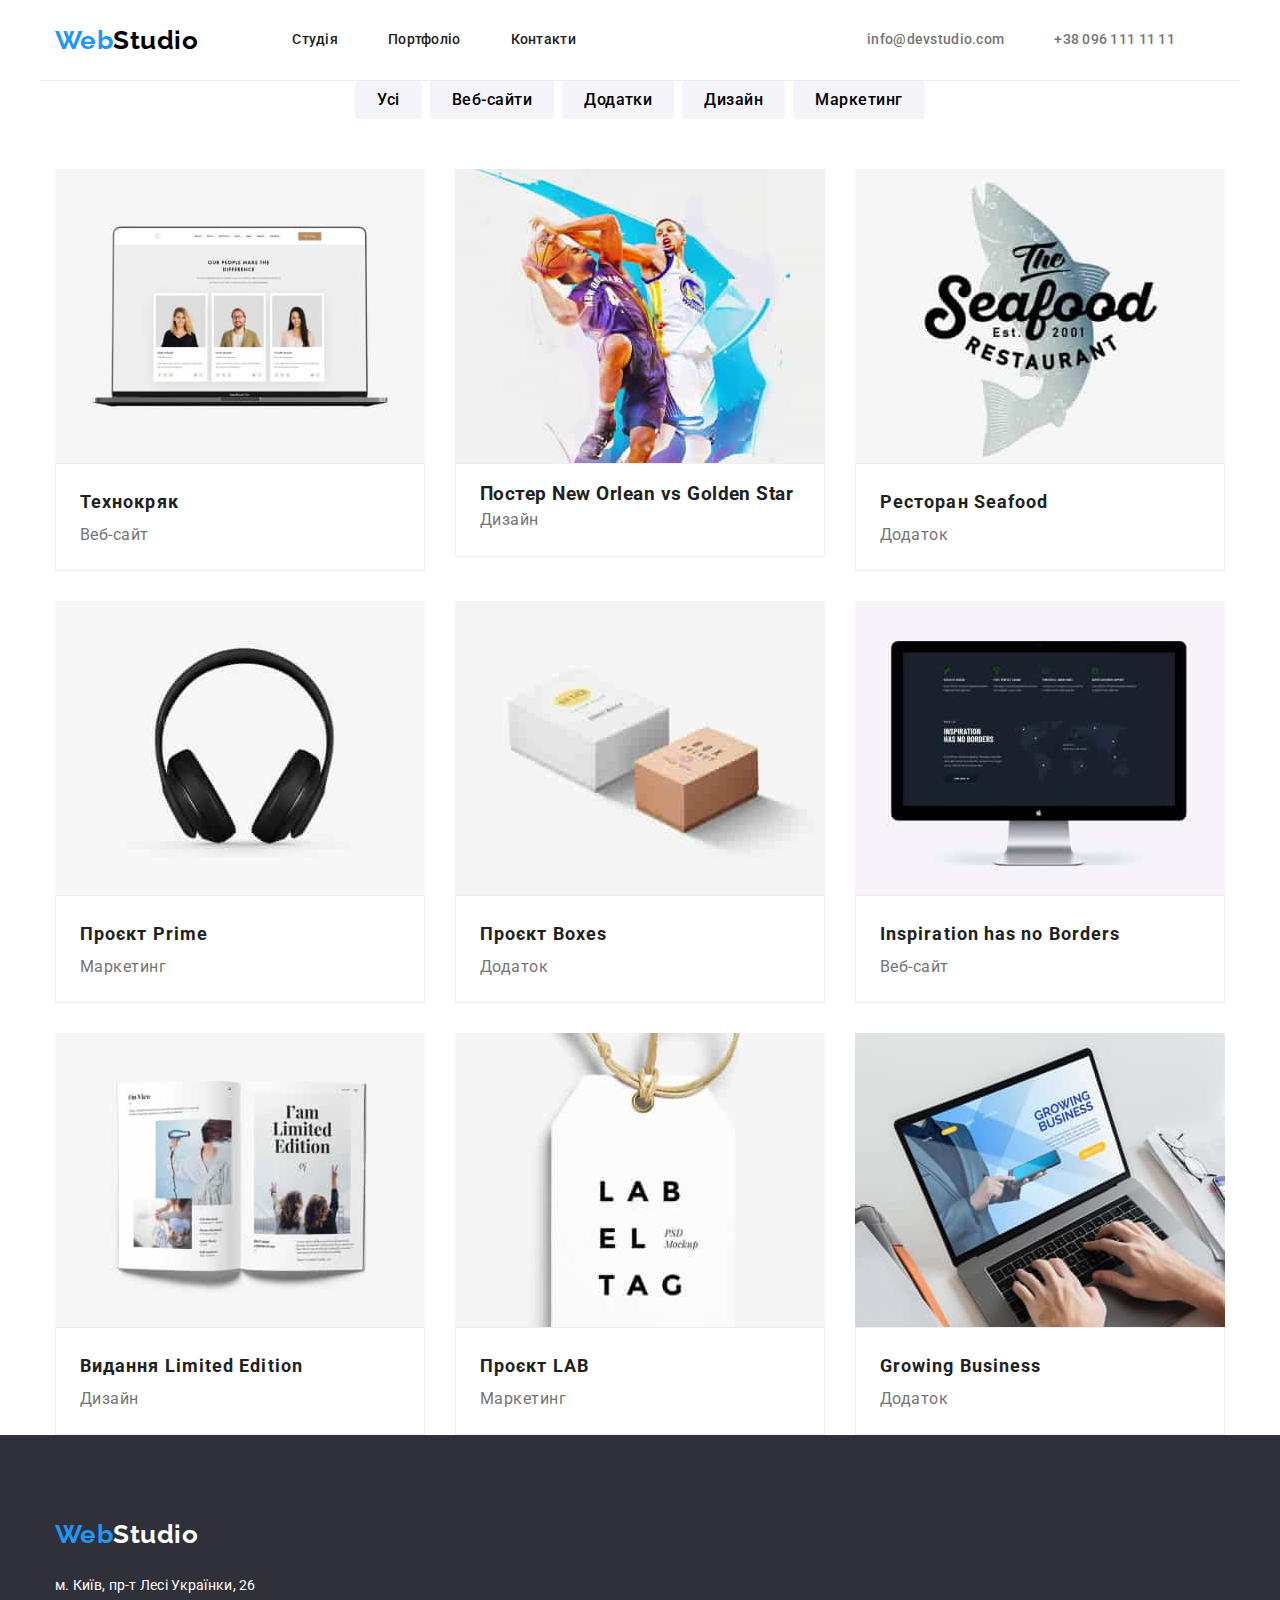
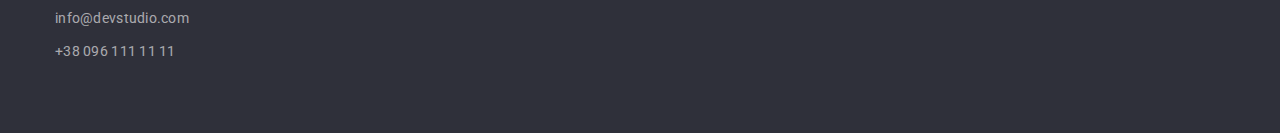
==== commit 1c1ad710: "fix" ====
--- a/portfolio.html
+++ b/portfolio.html
@@ -41,8 +41,7 @@
       </div>
     </header>
     <main>
-      <section class="section">
-        <div class="conteiner section-category">
+      <section>
         <!-- <h1>Портфоліо</h1> -->
         <ul class="button-secondary list">
           <li class="items"><button type="button" class="filter-btn
@@ -64,8 +63,8 @@
             ">Маркетинг</button>
           </li>
         </ul>
-        </div>
-        <ul class="block-photo ">
+        <div class="conteiner">
+        <ul class="block-photo">
           <li>
             <a
               ><img class="images"
@@ -200,6 +199,8 @@
             </a>
           </li>
         </ul>
+        </div>
+      </div>
       </section>
     </main>
     <footer class="footer">
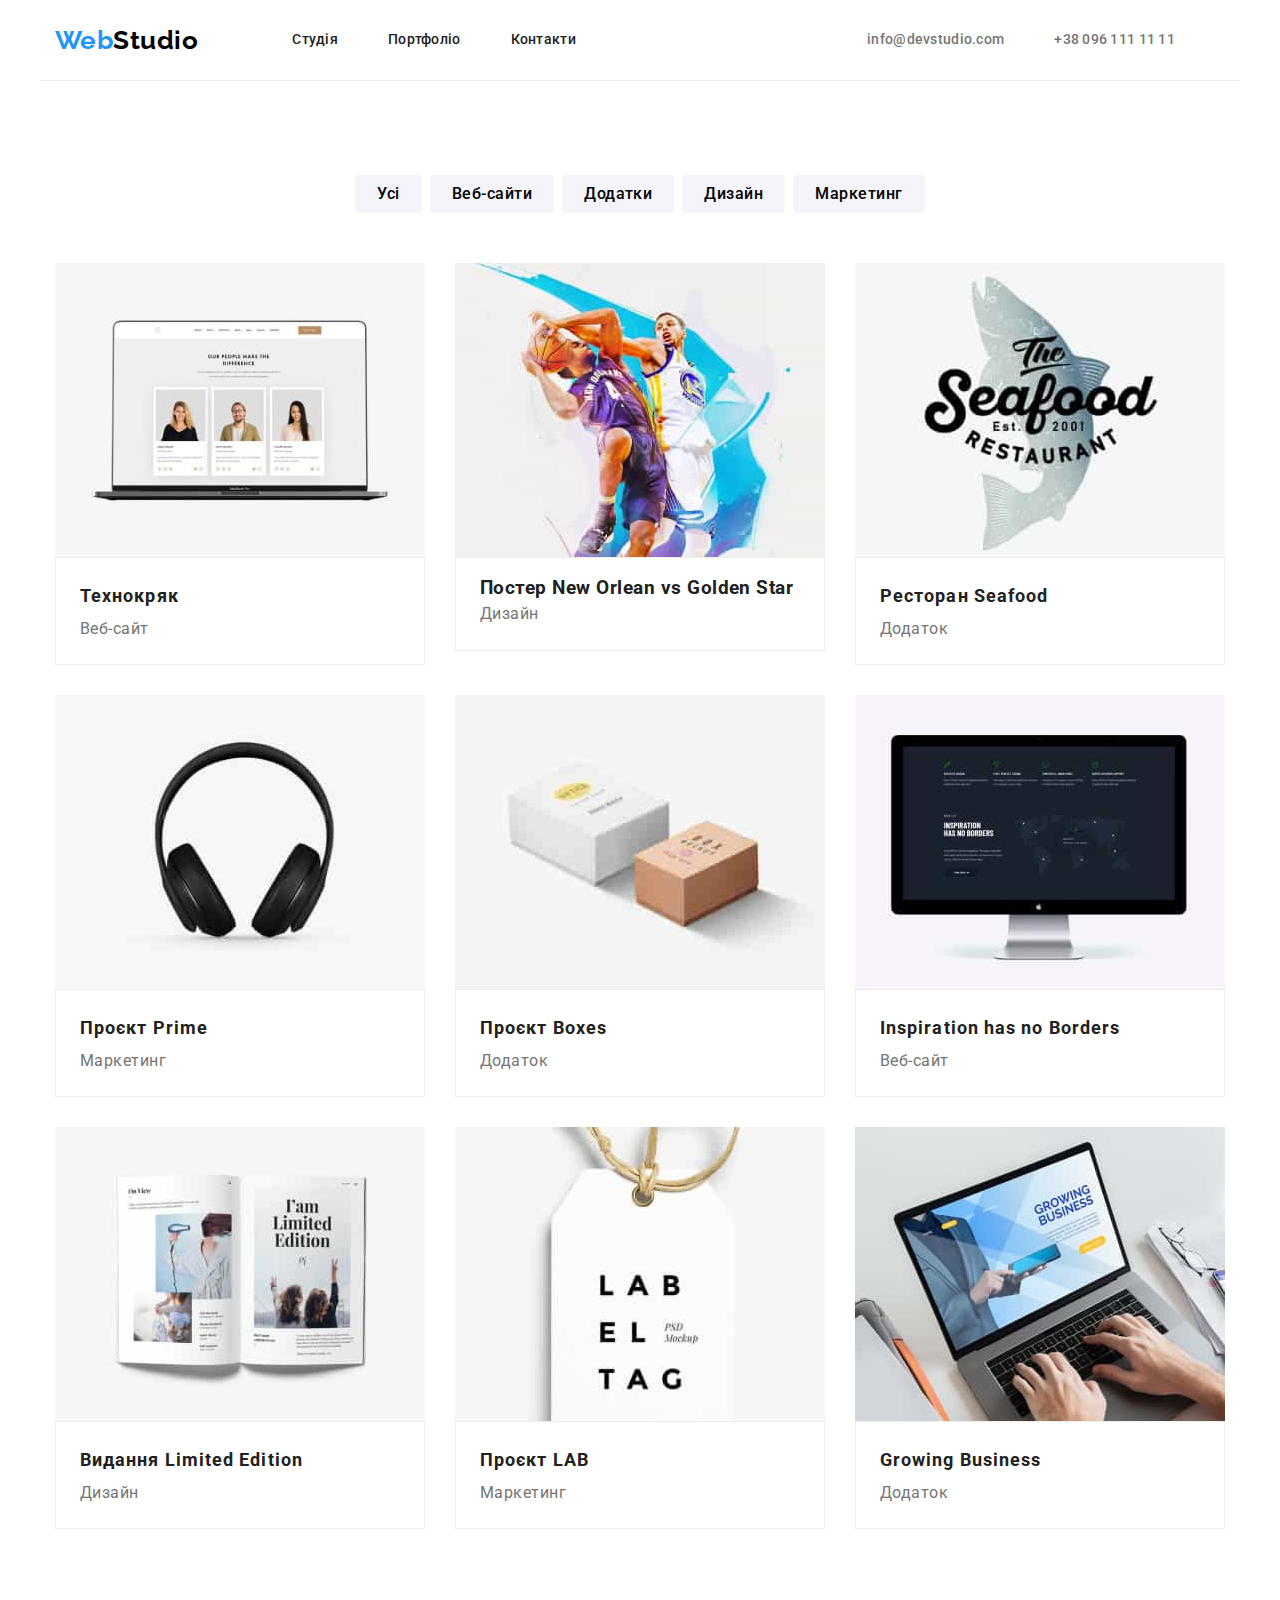
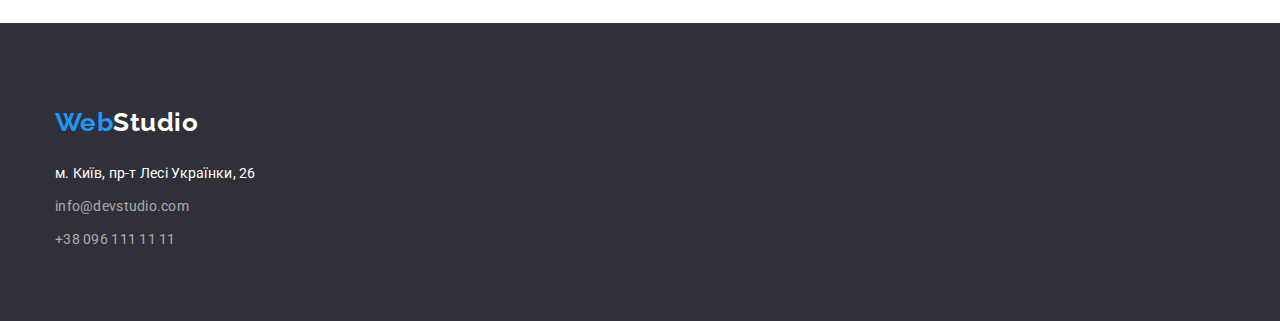
==== commit 2c71d63a: "fix2" ====
--- a/portfolio.html
+++ b/portfolio.html
@@ -41,7 +41,7 @@
       </div>
     </header>
     <main>
-      <section>
+      <section class="section">
         <!-- <h1>Портфоліо</h1> -->
         <ul class="button-secondary list">
           <li class="items"><button type="button" class="filter-btn
@@ -200,7 +200,6 @@
           </li>
         </ul>
         </div>
-      </div>
       </section>
     </main>
     <footer class="footer">
